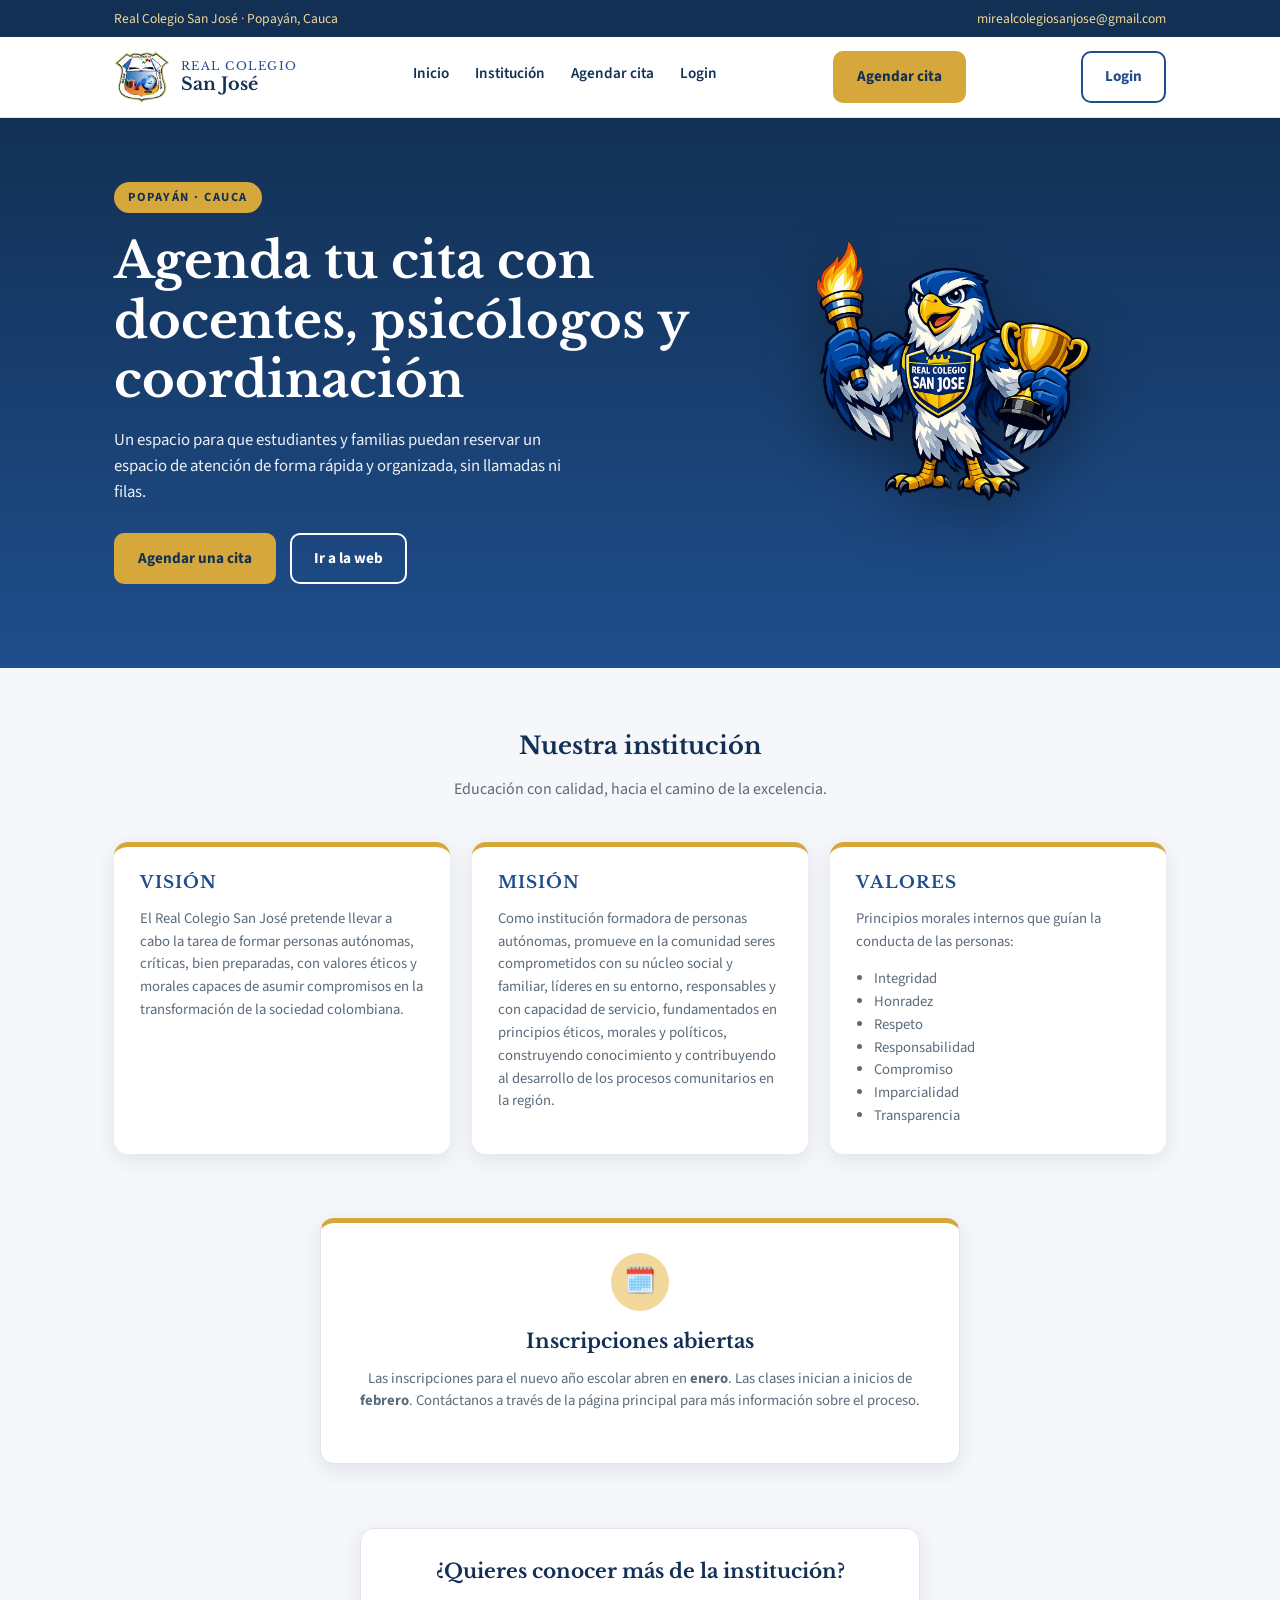
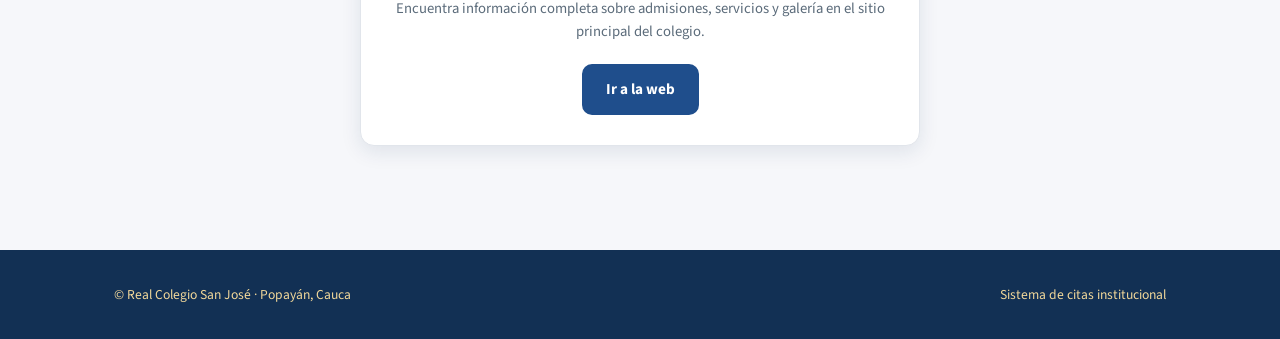
==== index.html @ 03d5c187 "Add files via upload" ====
<!DOCTYPE html>
<html lang="es">
<head>
<meta charset="UTF-8">
<meta name="viewport" content="width=device-width, initial-scale=1.0">
<title>Real Colegio San José | Popayán - Cauca</title>
<link rel="preconnect" href="https://fonts.googleapis.com">
<link href="https://fonts.googleapis.com/css2?family=Libre+Baskerville:wght@400;700&family=Source+Sans+3:wght@400;600;700&family=IBM+Plex+Mono:wght@500;600&display=swap" rel="stylesheet">
<link rel="stylesheet" href="css/style.css">
</head>
<body>

<div class="topbar">
  <div class="wrap">
    <span>Real Colegio San José · Popayán, Cauca</span>
    <span>mirealcolegiosanjose@gmail.com</span>
  </div>
</div>

<nav class="main">
  <div class="wrap">
    <div class="brand">
      <img src="assets/logo.png" alt="Escudo Real Colegio San José">
      <div class="brand-text">
        <span class="a">Real Colegio</span>
        <span class="b">San José</span>
      </div>
    </div>
    <div class="navlinks">
      <a href="index.html">Inicio</a>
      <a href="#institucion">Institución</a>
      <a href="citas.html">Agendar cita</a>
      <a href="login.html">Login</a>
    </div>
    <a href="citas.html" class="btn dorado">Agendar cita</a>
    <a href="login.html" class="btn outline nav-login-movil">Login</a>
  </div>
</nav>

<section class="hero">
  <div class="wrap">
    <div>
      <span class="eyebrow">Popayán · Cauca</span>
      <h1 style="color:#fff;">Agenda tu cita con docentes, psicólogos y coordinación</h1>
      <p>Un espacio para que estudiantes y familias puedan reservar un espacio de atención de forma rápida y organizada, sin llamadas ni filas.</p>
      <div class="actions">
        <a href="citas.html" class="btn dorado">Agendar una cita</a>
        <a href="https://realcolegiosanjose.edu.co/" target="_blank" rel="noopener" class="btn outline" style="color:#fff; border-color:#fff;">Ir a la web</a>
      </div>
    </div>
    <div>
      <img src="assets/mascota.png" alt="Mascota del Real Colegio San José" class="mascota">
    </div>
  </div>
</section>

<section class="section" id="institucion">
  <div class="wrap">
    <div class="section-title">
      <h2>Nuestra institución</h2>
      <p>Educación con calidad, hacia el camino de la excelencia.</p>
    </div>
    <div class="mvv">
      <div class="box">
        <h3>Visión</h3>
        <p>El Real Colegio San José pretende llevar a cabo la tarea de formar personas autónomas, críticas, bien preparadas, con valores éticos y morales capaces de asumir compromisos en la transformación de la sociedad colombiana.</p>
      </div>
      <div class="box">
        <h3>Misión</h3>
        <p>Como institución formadora de personas autónomas, promueve en la comunidad seres comprometidos con su núcleo social y familiar, líderes en su entorno, responsables y con capacidad de servicio, fundamentados en principios éticos, morales y políticos, construyendo conocimiento y contribuyendo al desarrollo de los procesos comunitarios en la región.</p>
      </div>
      <div class="box">
        <h3>Valores</h3>
        <p>Principios morales internos que guían la conducta de las personas:</p>
        <ul>
          <li>Integridad</li>
          <li>Honradez</li>
          <li>Respeto</li>
          <li>Responsabilidad</li>
          <li>Compromiso</li>
          <li>Imparcialidad</li>
          <li>Transparencia</li>
        </ul>
      </div>
    </div>
  </div>
</section>

<section class="section" style="padding-top:0;">
  <div class="wrap">
    <div class="card" style="max-width:640px; margin:0 auto; border-top:5px solid var(--dorado);">
      <div class="icon">🗓️</div>
      <h3>Inscripciones abiertas</h3>
      <p>Las inscripciones para el nuevo año escolar abren en <strong>enero</strong>. Las clases inician a inicios de <strong>febrero</strong>. Contáctanos a través de la página principal para más información sobre el proceso.</p>
    </div>
  </div>
</section>

<section class="section" style="padding-top:0;">
  <div class="wrap center">
    <div class="card" style="max-width:560px; margin:0 auto;">
      <h3>¿Quieres conocer más de la institución?</h3>
      <p>Encuentra información completa sobre admisiones, servicios y galería en el sitio principal del colegio.</p>
      <a href="https://realcolegiosanjose.edu.co/" target="_blank" rel="noopener" class="btn">Ir a la web</a>
    </div>
  </div>
</section>

<footer>
  <div class="wrap">
    <span>© Real Colegio San José · Popayán, Cauca</span>
    <span>Sistema de citas institucional</span>
  </div>
</footer>

</body>
</html>
---- css/style.css ----
/* ===========================================================
   REAL COLEGIO SAN JOSÉ — Sistema de citas
   Paleta: azul institucional, dorado, blanco
   Tipografía: Libre Baskerville (display) + Source Sans 3 (cuerpo)
             + IBM Plex Mono (horas / fechas)
   =========================================================== */

:root{
  --azul-marino:#123054;
  --azul:#1F4E8C;
  --azul-claro:#3D74BF;
  --dorado:#D6A83B;
  --dorado-suave:#F2D89A;
  --blanco:#FFFFFF;
  --fondo:#F6F7FA;
  --texto:#22303F;
  --texto-suave:#5B6B7A;
  --linea:#E1E5EB;
  --ocupado:#C0392B;
  --disponible:#1F8A55;

  --radio:10px;
  --sombra: 0 6px 20px rgba(18,48,84,0.10);
}

*{box-sizing:border-box;}
html,body{margin:0; padding:0;}
body{
  background:var(--fondo);
  color:var(--texto);
  font-family:'Source Sans 3', sans-serif;
  line-height:1.55;
}
h1,h2,h3,h4{
  font-family:'Libre Baskerville', serif;
  color:var(--azul-marino);
  line-height:1.2;
  margin:0 0 .5em;
}
a{color:inherit; text-decoration:none;}
.mono{font-family:'IBM Plex Mono', monospace;}
img{max-width:100%; display:block;}
.wrap{max-width:1100px; margin:0 auto; padding:0 24px;}

/* Barra superior de contacto (como el sitio real) */
.topbar{
  background:var(--azul-marino);
  color:var(--dorado-suave);
  font-size:.85rem;
}
.topbar .wrap{
  display:flex; justify-content:space-between; align-items:center;
  padding:8px 24px; flex-wrap:wrap; gap:6px;
}

/* NAV */
nav.main{
  background:var(--blanco);
  border-bottom:1px solid var(--linea);
  position:sticky; top:0; z-index:40;
}
nav.main .wrap{
  display:flex; align-items:center; justify-content:space-between;
  padding:14px 24px;
}
.brand{display:flex; align-items:center; gap:12px;}
.brand img{height:52px; width:auto;}
.brand-text{font-family:'Libre Baskerville', serif; line-height:1.15;}
.brand-text .a{display:block; font-size:.72rem; letter-spacing:1.5px; color:var(--azul); text-transform:uppercase;}
.brand-text .b{display:block; font-size:1.1rem; color:var(--azul-marino); font-weight:700;}

.navlinks{display:flex; gap:26px; align-items:center; font-weight:600; font-size:.95rem;}
.navlinks a{color:var(--azul-marino); padding-bottom:4px; border-bottom:2px solid transparent;}
.navlinks a:hover{border-bottom-color:var(--dorado);}

.btn{
  display:inline-flex; align-items:center; gap:8px; justify-content:center;
  background:var(--azul); color:var(--blanco);
  font-weight:700; font-size:.95rem;
  padding:12px 22px; border-radius:var(--radio);
  border:2px solid var(--azul);
  cursor:pointer; transition: all .15s ease;
}
.btn:hover{background:var(--azul-marino); border-color:var(--azul-marino);}
.btn.dorado{background:var(--dorado); border-color:var(--dorado); color:var(--azul-marino);}
.btn.dorado:hover{background:#C29528; border-color:#C29528;}
.btn.outline{background:transparent; color:var(--azul); border-color:var(--azul);}
.btn.outline:hover{background:var(--azul); color:var(--blanco);}
.btn:disabled{opacity:.45; cursor:not-allowed;}

/* HERO */
.hero{
  background:linear-gradient(180deg, var(--azul-marino) 0%, var(--azul) 100%);
  color:var(--blanco);
  padding:64px 0 84px;
  position:relative;
  overflow:hidden;
}
.hero .wrap{display:grid; grid-template-columns:1.15fr .85fr; gap:40px; align-items:center; position:relative; z-index:2;}
.hero .eyebrow{
  display:inline-block; font-size:.78rem; font-weight:700; letter-spacing:1.5px;
  text-transform:uppercase; color:var(--azul-marino); background:var(--dorado);
  padding:6px 14px; border-radius:999px; margin-bottom:18px;
}
.hero h1{color:var(--blanco); font-size:clamp(2rem,4.4vw,3.1rem); margin-bottom:16px;}
.hero p{max-width:480px; opacity:.92; margin-bottom:28px; font-size:1.05rem;}
.hero .actions{display:flex; gap:14px; flex-wrap:wrap;}
.hero .mascota{max-width:300px; margin:0 auto; filter:drop-shadow(0 18px 30px rgba(0,0,0,0.35));}

/* SECTION generic */
.section{padding:64px 0;}
.section-title{text-align:center; max-width:640px; margin:0 auto 40px;}
.section-title p{color:var(--texto-suave);}

/* CARDS: categorías de citas */
.cards3{display:grid; grid-template-columns:repeat(auto-fit,minmax(230px,1fr)); gap:24px;}
.card{
  background:var(--blanco); border:1px solid var(--linea); border-radius:14px;
  padding:30px 26px; box-shadow:var(--sombra); text-align:center;
  transition: transform .18s ease, box-shadow .18s ease;
}
.card:hover{transform:translateY(-5px); box-shadow:0 14px 28px rgba(18,48,84,0.16);}
.card .icon{
  width:58px; height:58px; border-radius:50%; background:var(--dorado-suave);
  display:flex; align-items:center; justify-content:center; margin:0 auto 18px;
  font-size:1.6rem;
}
.card h3{margin-bottom:8px; font-size:1.25rem;}
.card p{color:var(--texto-suave); font-size:.92rem; margin-bottom:20px;}

/* Grid de personas (docentes / psicólogos) */
.people-grid{display:grid; grid-template-columns:repeat(auto-fit,minmax(190px,1fr)); gap:20px;}
.person-card{
  background:var(--blanco); border:1px solid var(--linea); border-radius:var(--radio);
  padding:22px; text-align:center; cursor:pointer; transition: all .15s ease;
}
.person-card:hover{border-color:var(--azul); box-shadow:var(--sombra); transform:translateY(-3px);}
.person-card .avatar{
  width:56px; height:56px; border-radius:50%; margin:0 auto 12px;
  background:var(--azul-marino); color:var(--dorado-suave);
  display:flex; align-items:center; justify-content:center;
  font-family:'Libre Baskerville', serif; font-weight:700; font-size:1.2rem;
}
.person-card h4{font-size:1rem; margin-bottom:2px;}
.person-card span{font-size:.78rem; color:var(--texto-suave);}

/* MISIÓN/VISIÓN/VALORES */
.mvv{display:grid; grid-template-columns:repeat(3,1fr); gap:22px;}
.mvv .box{
  background:var(--blanco); border-radius:14px; padding:26px; border-top:5px solid var(--dorado);
  box-shadow:var(--sombra);
}
.mvv .box h3{font-size:1.05rem; text-transform:uppercase; letter-spacing:1px; color:var(--azul);}
.mvv .box p, .mvv .box li{font-size:.92rem; color:var(--texto-suave);}
.mvv ul{padding-left:18px; margin:0;}

/* CALENDARIO SEMANAL (por persona) */
.persona-header{
  display:flex; align-items:center; gap:16px; margin-bottom:30px; flex-wrap:wrap;
}
.persona-header .avatar-lg{
  width:64px; height:64px; border-radius:50%; background:var(--azul-marino); color:var(--dorado-suave);
  display:flex; align-items:center; justify-content:center; font-family:'Libre Baskerville',serif; font-size:1.5rem; font-weight:700;
}
.week-nav{display:flex; align-items:center; justify-content:space-between; margin-bottom:18px; gap:12px; flex-wrap:wrap;}
.week-nav .rango{font-weight:700; color:var(--azul-marino);}

.grid-semana{
  display:grid; grid-template-columns: 90px repeat(5, 1fr);
  border:1px solid var(--linea); border-radius:var(--radio); overflow:hidden;
  background:var(--blanco);
}
.grid-semana .cell{
  border-bottom:1px solid var(--linea); border-right:1px solid var(--linea);
  padding:10px 6px; font-size:.85rem; text-align:center;
}
.grid-semana .cell:last-child{border-right:none;}
.grid-semana .head{
  background:var(--azul-marino); color:var(--blanco); font-weight:700; padding:12px 6px;
}
.grid-semana .hora-label{
  background:var(--fondo); font-family:'IBM Plex Mono', monospace; font-size:.78rem; color:var(--texto-suave);
  display:flex; align-items:center; justify-content:center;
}
.slot{
  cursor:pointer; font-family:'IBM Plex Mono', monospace; font-size:.78rem;
  padding:10px 4px; color:var(--disponible); font-weight:600;
}
.slot:hover{background:var(--dorado-suave);}
.slot.ocupado{
  cursor:not-allowed; color:var(--blanco); background:var(--ocupado);
  position:relative;
}
.slot.ocupado .sello{
  display:inline-block; border:2px solid var(--blanco); border-radius:6px;
  padding:1px 6px; font-size:.65rem; letter-spacing:1px; transform:rotate(-6deg);
}
.slot.pasado{color:var(--texto-suave); opacity:.4; cursor:not-allowed;}

/* MODAL de agendamiento */
.modal-bg{
  position:fixed; inset:0; background:rgba(18,48,84,0.55);
  display:none; align-items:center; justify-content:center; z-index:100; padding:20px;
}
.modal-bg.open{display:flex;}
.modal{
  background:var(--blanco); border-radius:14px; padding:30px; max-width:420px; width:100%;
  box-shadow:0 20px 50px rgba(0,0,0,0.3);
}
.modal h3{margin-bottom:4px;}
.modal .detalle{
  background:var(--fondo); border-radius:8px; padding:12px 16px; margin:14px 0 20px;
  font-family:'IBM Plex Mono', monospace; font-size:.9rem; color:var(--azul-marino);
}
.field{margin-bottom:16px;}
.field label{display:block; font-size:.85rem; font-weight:700; margin-bottom:6px; color:var(--azul-marino);}
.field input{
  width:100%; padding:11px 12px; border:1px solid var(--linea); border-radius:8px; font-size:.95rem;
  font-family:inherit;
}
.field input:focus{outline:2px solid var(--azul); outline-offset:1px;}
.modal-actions{display:flex; gap:10px; justify-content:flex-end; margin-top:8px;}

/* Mensajes de estado */
.msg{padding:12px 16px; border-radius:8px; font-size:.9rem; margin-bottom:16px;}
.msg.ok{background:#E4F5EC; color:var(--disponible); border:1px solid #BEE6CE;}
.msg.error{background:#FBEAEA; color:var(--ocupado); border:1px solid #F3C6C2;}

/* PANEL DE CONSULTA (vista anual) */
.selector-persona{
  display:flex; gap:12px; align-items:flex-end; flex-wrap:wrap; margin-bottom:30px;
}
.selector-persona select{
  padding:11px 14px; border:1px solid var(--linea); border-radius:8px; font-size:.95rem; min-width:260px;
  font-family:inherit; background:var(--blanco);
}
.anio-grid{
  display:grid; grid-template-columns:repeat(auto-fit,minmax(220px,1fr)); gap:20px;
}
.mes{
  background:var(--blanco); border:1px solid var(--linea); border-radius:var(--radio); padding:14px;
}
.mes h4{
  text-align:center; font-size:.95rem; text-transform:uppercase; letter-spacing:1px;
  color:var(--azul); margin-bottom:10px;
}
.dias-mes{display:grid; grid-template-columns:repeat(7,1fr); gap:3px; font-size:.72rem;}
.dias-mes .dow{text-align:center; color:var(--texto-suave); font-weight:700; padding-bottom:4px;}
.dias-mes .dia{
  text-align:center; padding:5px 0; border-radius:5px; color:var(--texto-suave);
}
.dias-mes .dia.con-cita{
  background:var(--azul); color:var(--blanco); font-weight:700; cursor:pointer;
}
.dias-mes .dia.con-cita:hover{background:var(--dorado); color:var(--azul-marino);}
.dias-mes .dia.vacio{visibility:hidden;}

.popover-citas{
  margin-top:22px; background:var(--blanco); border:1px solid var(--linea); border-radius:var(--radio);
  padding:22px; display:none;
}
.popover-citas.open{display:block;}
.cita-item{
  display:flex; justify-content:space-between; padding:10px 0; border-bottom:1px dashed var(--linea);
  font-size:.92rem;
}
.cita-item:last-child{border-bottom:none;}

/* FOOTER */
footer{background:var(--azul-marino); color:var(--dorado-suave); padding:34px 0; margin-top:40px;}
footer .wrap{display:flex; justify-content:space-between; align-items:center; flex-wrap:wrap; gap:12px; font-size:.85rem;}

/* AUTENTICACIÓN */
.auth-box{
  max-width:420px; margin:60px auto; background:var(--blanco); border:1px solid var(--linea);
  border-radius:14px; padding:34px; box-shadow:var(--sombra);
}
.auth-box h2{text-align:center;}
.auth-box p.sub{text-align:center; color:var(--texto-suave); margin-bottom:26px; font-size:.92rem;}
.role-pill{
  display:inline-block; font-size:.72rem; font-weight:700; text-transform:uppercase; letter-spacing:.5px;
  padding:3px 10px; border-radius:999px; background:var(--dorado-suave); color:var(--azul-marino);
}
.panel-box{
  background:var(--blanco); border:1px solid var(--linea); border-radius:14px; padding:26px; box-shadow:var(--sombra);
  margin-bottom:26px;
}
.panel-box h3{margin-bottom:16px;}
.tabla-simple{width:100%; border-collapse:collapse; font-size:.9rem;}
.tabla-simple th{text-align:left; padding:10px 8px; border-bottom:2px solid var(--linea); color:var(--azul-marino);}
.tabla-simple td{padding:10px 8px; border-bottom:1px solid var(--linea);}
.tabla-simple .pill{font-size:.72rem; font-weight:700; padding:2px 8px; border-radius:999px; background:var(--fondo);}
.btn-mini{
  font-size:.78rem; padding:6px 12px; border-radius:6px; border:1px solid var(--linea);
  background:var(--blanco); cursor:pointer; color:var(--ocupado); font-weight:600;
}
.btn-mini:hover{background:#FBEAEA;}
.top-user-bar{
  display:flex; justify-content:space-between; align-items:center; margin-bottom:26px; flex-wrap:wrap; gap:10px;
}
.top-user-bar .quien{font-size:.9rem; color:var(--texto-suave);}
.slot.bloqueado{
  cursor:pointer; color:var(--blanco); background:#8A8F98;
}
.slot.bloqueado .sello{
  display:inline-block; border:2px solid var(--blanco); border-radius:6px;
  padding:1px 6px; font-size:.65rem; letter-spacing:1px; transform:rotate(-6deg);
}

.foto-persona{
  width:64px; height:64px; border-radius:50%; object-fit:cover;
  border:3px solid var(--dorado); box-shadow:var(--sombra);
}
.person-card .foto-mini{
  width:56px; height:56px; border-radius:50%; object-fit:cover;
  margin:0 auto 12px; display:block; border:3px solid var(--dorado);
}
.buscador{
  width:100%; padding:12px 16px; border:1px solid var(--linea); border-radius:10px;
  font-size:.95rem; font-family:inherit; margin-bottom:24px;
}
.buscador:focus{ outline:2px solid var(--azul); outline-offset:1px; }

/* Columnas por día (horarios propios de cada persona) */
.dias-columnas{
  display:grid; grid-template-columns:repeat(auto-fit, minmax(150px, 1fr)); gap:14px;
}
.dia-columna{
  background:var(--blanco); border:1px solid var(--linea); border-radius:var(--radio);
  overflow:hidden;
}
.dia-columna .cab{
  background:var(--azul-marino); color:var(--blanco); text-align:center; padding:12px 6px; font-weight:700;
}
.dia-columna .cab .fecha{ display:block; font-weight:400; font-size:.78rem; font-family:'IBM Plex Mono', monospace; opacity:.85; }
.dia-columna .lista-slots{ padding:10px; display:flex; flex-direction:column; gap:8px; min-height:60px; }
.dia-columna .vacio-dia{ padding:16px 8px; text-align:center; color:var(--texto-suave); font-size:.82rem; }
.slot-btn{
  font-family:'IBM Plex Mono', monospace; font-size:.85rem; font-weight:700;
  padding:10px 6px; border-radius:8px; text-align:center; cursor:pointer;
  border:1px solid var(--disponible); color:var(--disponible); background:var(--blanco);
}
.slot-btn:hover{ background:var(--dorado-suave); }
.slot-btn.ocupado{
  cursor:not-allowed; color:var(--blanco); background:var(--ocupado); border-color:var(--ocupado);
}
.slot-btn.bloqueado{ cursor:pointer; color:var(--blanco); background:#8A8F98; border-color:#8A8F98; }
.slot-btn.pasado{ cursor:not-allowed; color:var(--texto-suave); opacity:.4; border-color:var(--linea); }

@media (max-width: 860px){
}

.campo-clave{ position:relative; }
.campo-clave input{ padding-right:44px; }
.btn-ojo{
  position:absolute; right:10px; top:50%; transform:translateY(calc(-50% + 12px));
  background:none; border:none; cursor:pointer; font-size:1.1rem; padding:4px; line-height:1;
  color:var(--texto-suave);
}
.btn-ojo:hover{ color:var(--azul); }

/* Utilidades */
.center{text-align:center;}
.back-link{display:inline-block; margin-bottom:20px; font-weight:600; color:var(--azul);}
.back-link:hover{text-decoration:underline;}

@media (max-width: 860px){
  .hero .wrap{grid-template-columns:1fr;}
  .hero .mascota{max-width:200px;}
  .navlinks{display:none;}
  .mvv{grid-template-columns:1fr;}
  .grid-semana{grid-template-columns:70px repeat(5,1fr); font-size:.78rem;}
}
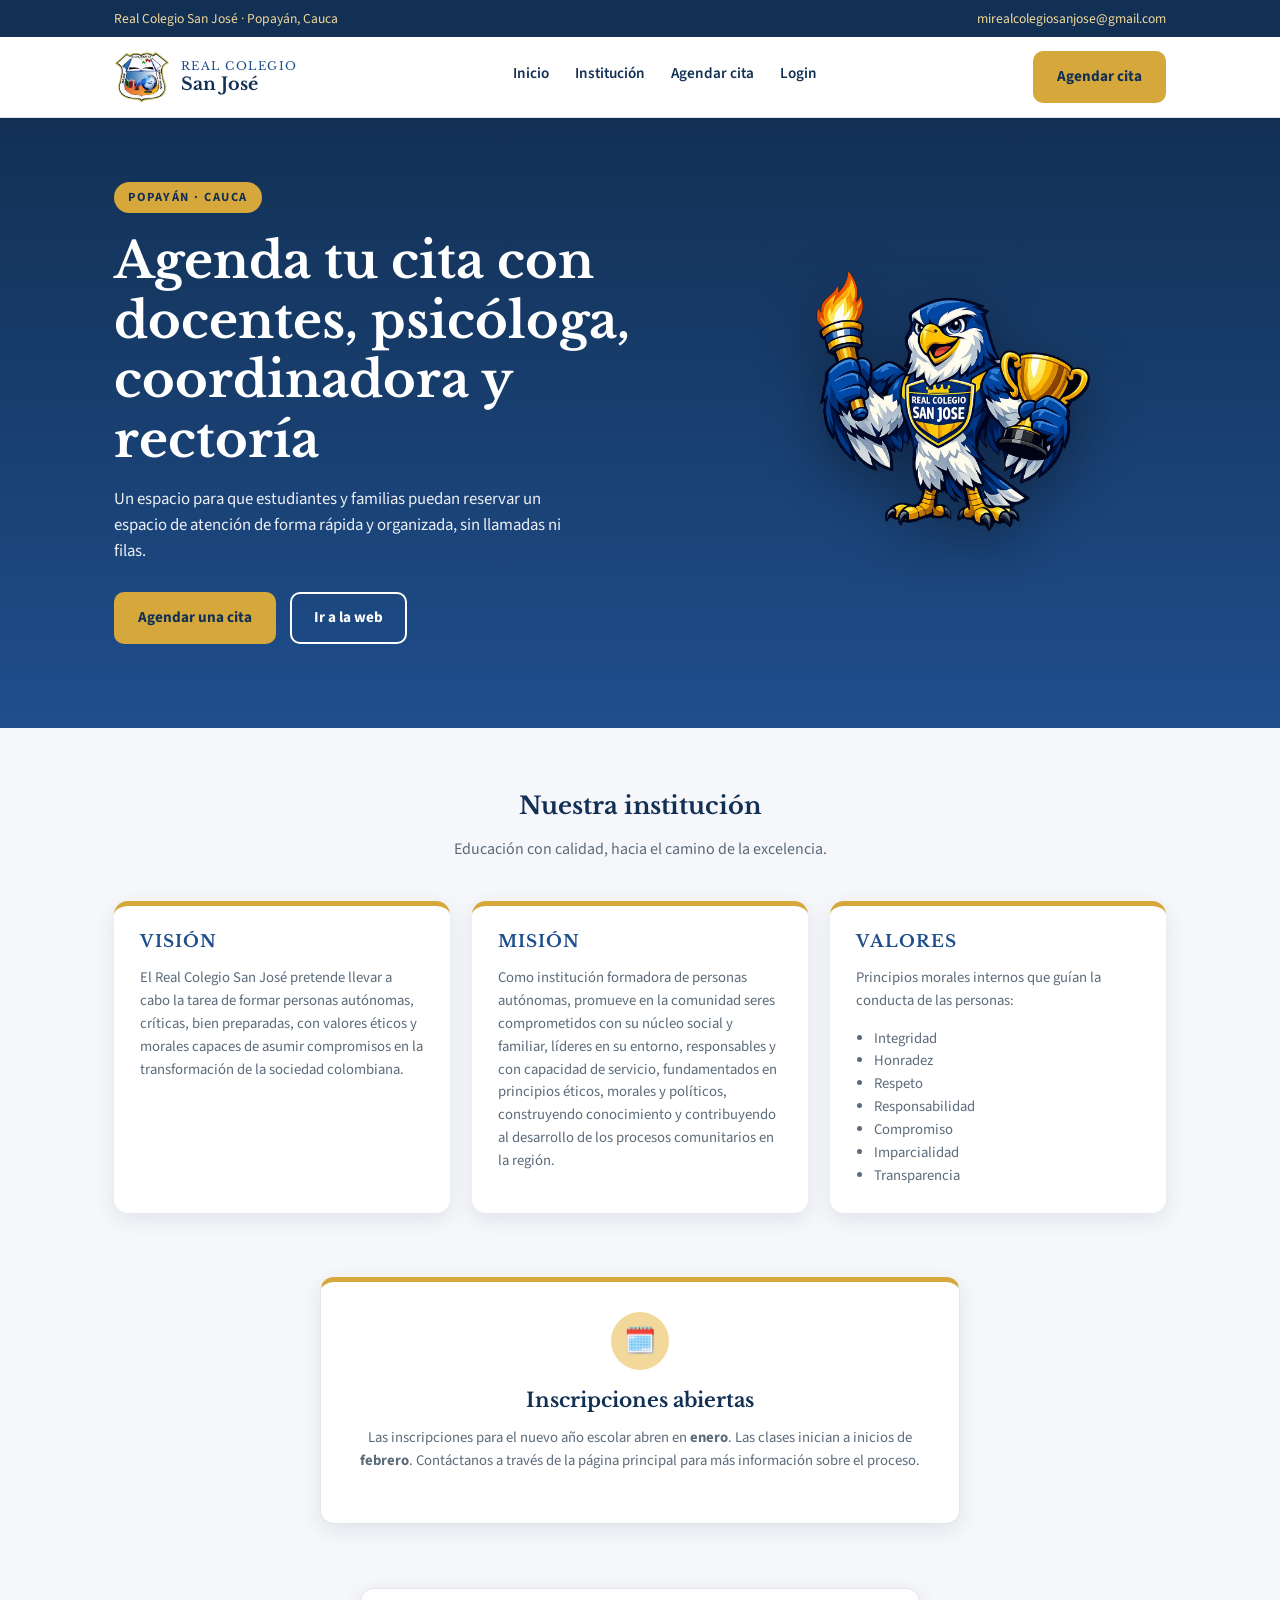
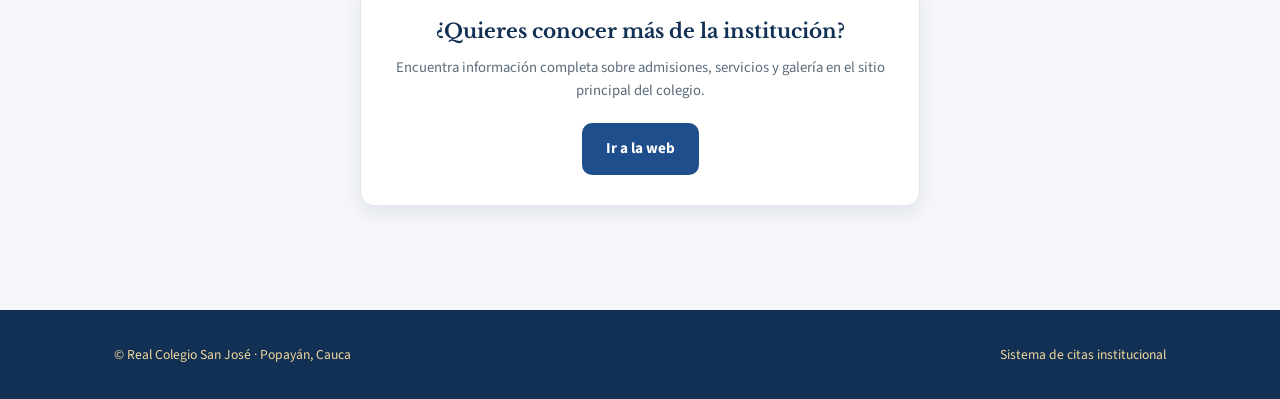
==== commit 1ca6c246: "Add files via upload" ====
--- a/index.html
+++ b/index.html
@@ -41,7 +41,7 @@
   <div class="wrap">
     <div>
       <span class="eyebrow">Popayán · Cauca</span>
-      <h1 style="color:#fff;">Agenda tu cita con docentes, psicólogos y coordinación</h1>
+      <h1 style="color:#fff;">Agenda tu cita con docentes, psicóloga, coordinadora y rectoría</h1>
       <p>Un espacio para que estudiantes y familias puedan reservar un espacio de atención de forma rápida y organizada, sin llamadas ni filas.</p>
       <div class="actions">
         <a href="citas.html" class="btn dorado">Agendar una cita</a>
--- a/css/style.css
+++ b/css/style.css
@@ -371,3 +371,13 @@
   .mvv{grid-template-columns:1fr;}
   .grid-semana{grid-template-columns:70px repeat(5,1fr); font-size:.78rem;}
 }
+
+/* Login visible en el menú móvil (aunque el resto del menú esté oculto) */
+.nav-login-movil{ display:none; }
+@media (max-width: 860px){
+  .nav-login-movil{ display:inline-flex !important; margin-left:8px; }
+}
+
+/* Tablas con scroll horizontal en pantallas angostas */
+.tabla-scroll{ overflow-x:auto; -webkit-overflow-scrolling:touch; }
+.tabla-scroll table{ min-width:420px; }
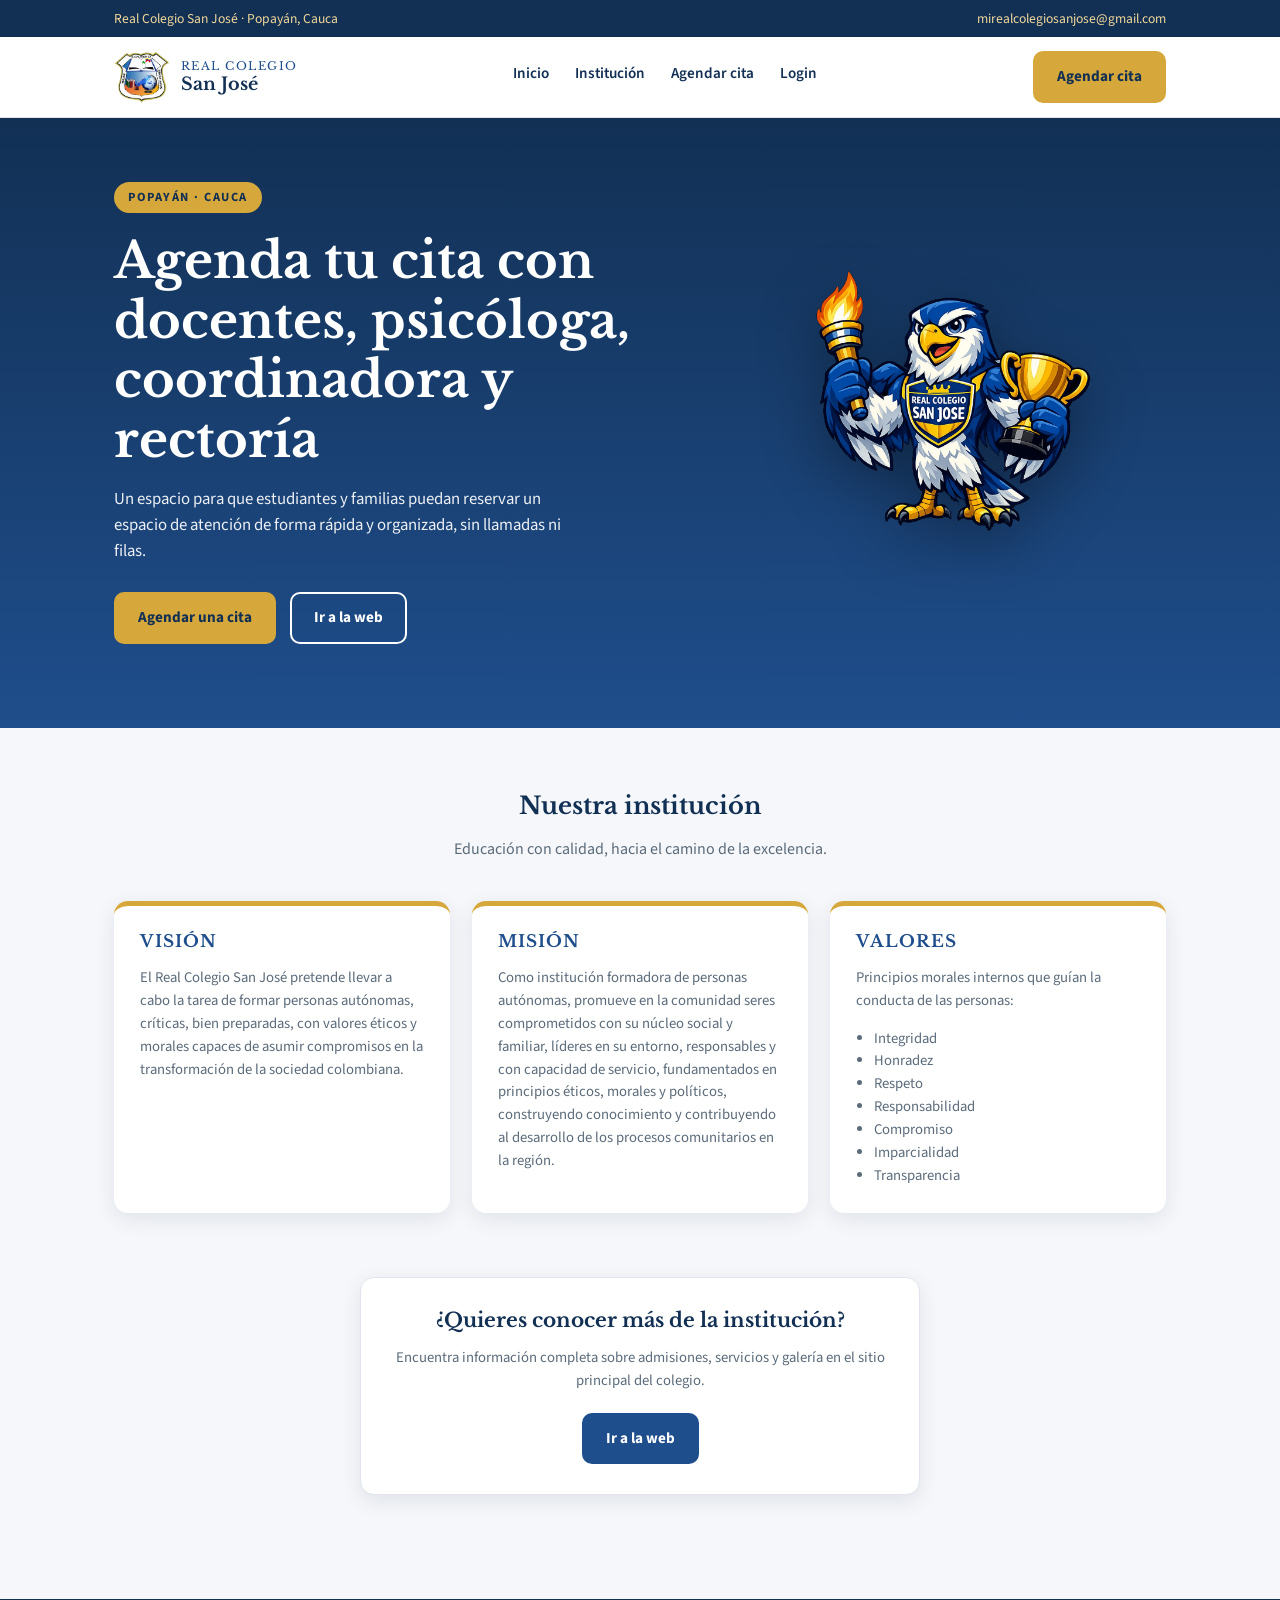
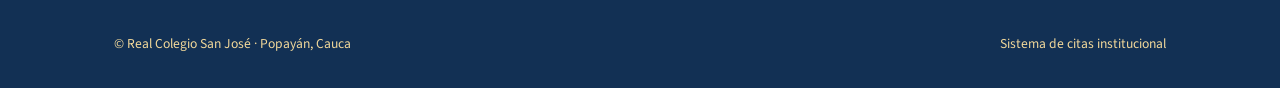
==== commit 1abf4804: "Add files via upload" ====
--- a/index.html
+++ b/index.html
@@ -87,16 +87,6 @@
 </section>
 
 <section class="section" style="padding-top:0;">
-  <div class="wrap">
-    <div class="card" style="max-width:640px; margin:0 auto; border-top:5px solid var(--dorado);">
-      <div class="icon">🗓️</div>
-      <h3>Inscripciones abiertas</h3>
-      <p>Las inscripciones para el nuevo año escolar abren en <strong>enero</strong>. Las clases inician a inicios de <strong>febrero</strong>. Contáctanos a través de la página principal para más información sobre el proceso.</p>
-    </div>
-  </div>
-</section>
-
-<section class="section" style="padding-top:0;">
   <div class="wrap center">
     <div class="card" style="max-width:560px; margin:0 auto;">
       <h3>¿Quieres conocer más de la institución?</h3>
--- a/css/style.css
+++ b/css/style.css
@@ -370,6 +370,13 @@
   .navlinks{display:none;}
   .mvv{grid-template-columns:1fr;}
   .grid-semana{grid-template-columns:70px repeat(5,1fr); font-size:.78rem;}
+
+  nav.main .wrap{ flex-wrap:wrap; row-gap:8px; padding:10px 16px; }
+  .brand{ gap:8px; }
+  .brand img{ height:36px; }
+  .brand-text .a{ font-size:.6rem; letter-spacing:1px; }
+  .brand-text .b{ font-size:.92rem; }
+  nav.main .btn{ padding:8px 14px; font-size:.8rem; }
 }
 
 /* Login visible en el menú móvil (aunque el resto del menú esté oculto) */
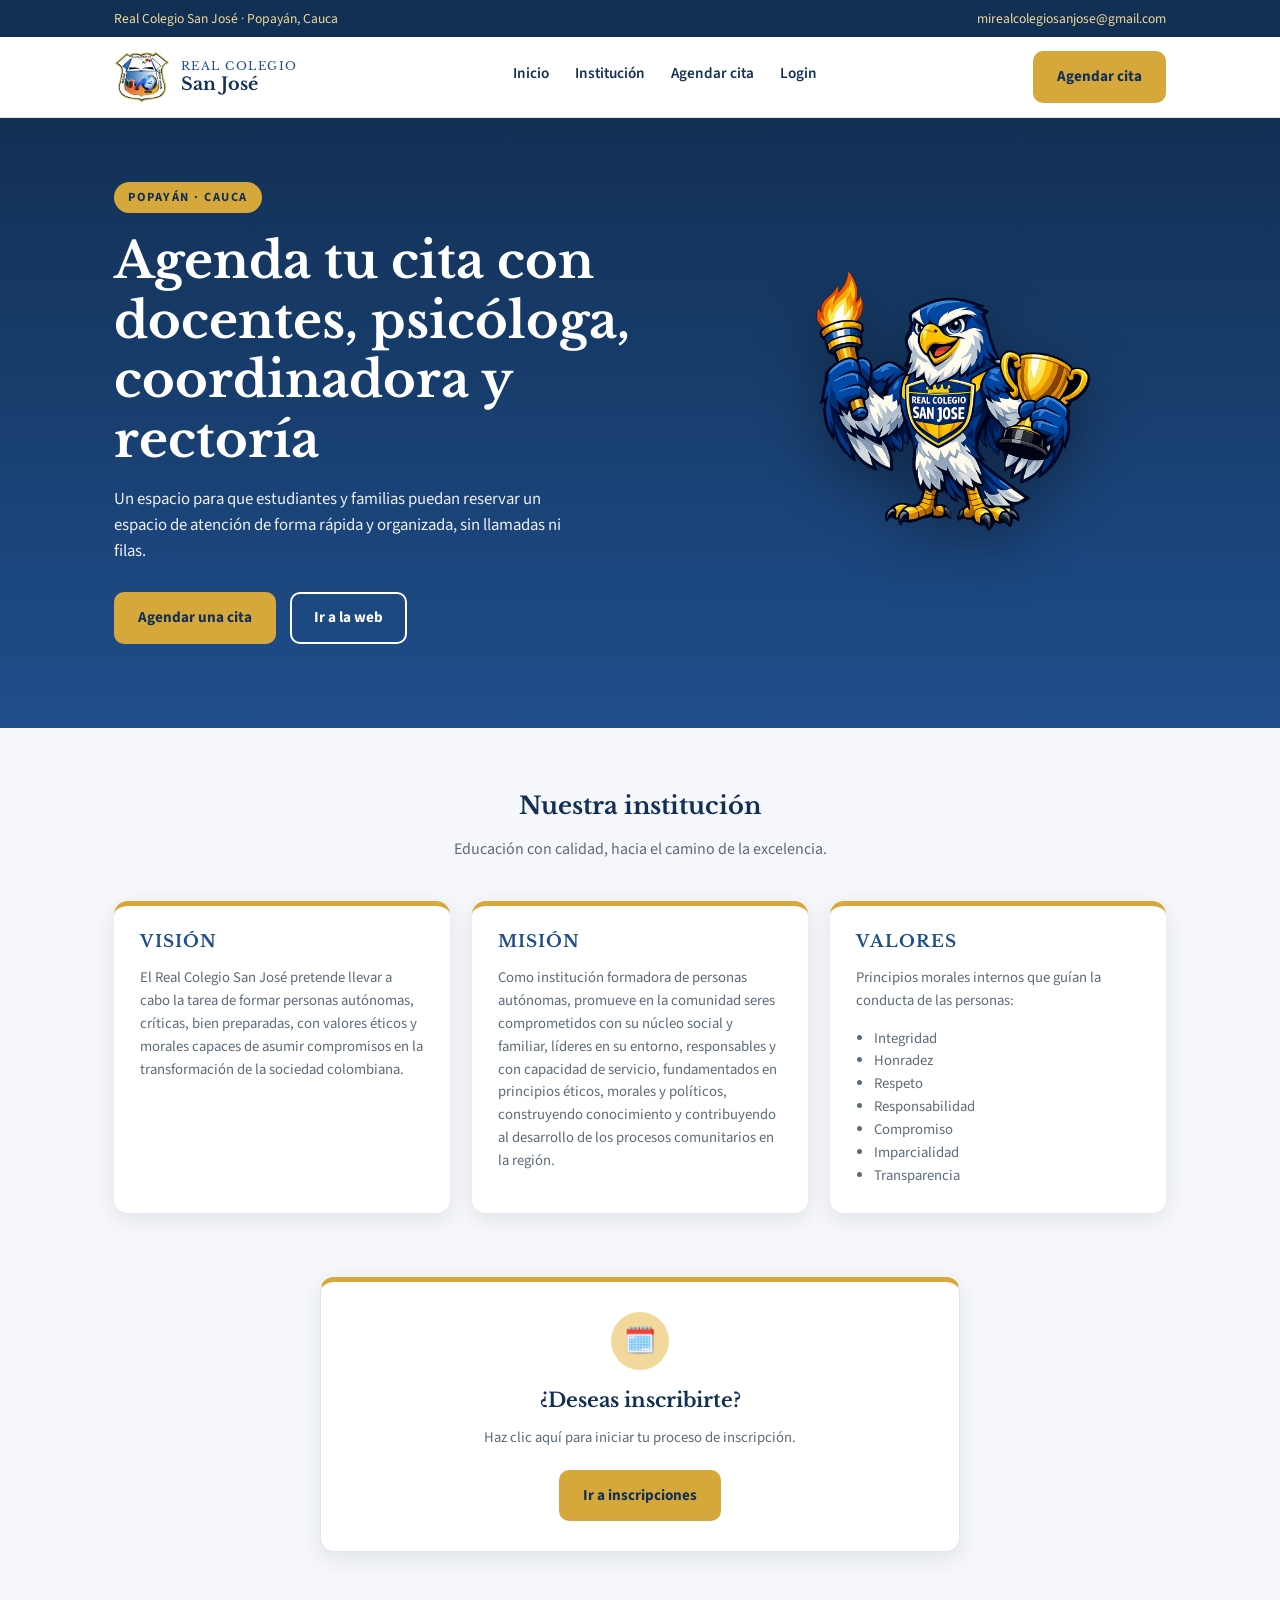
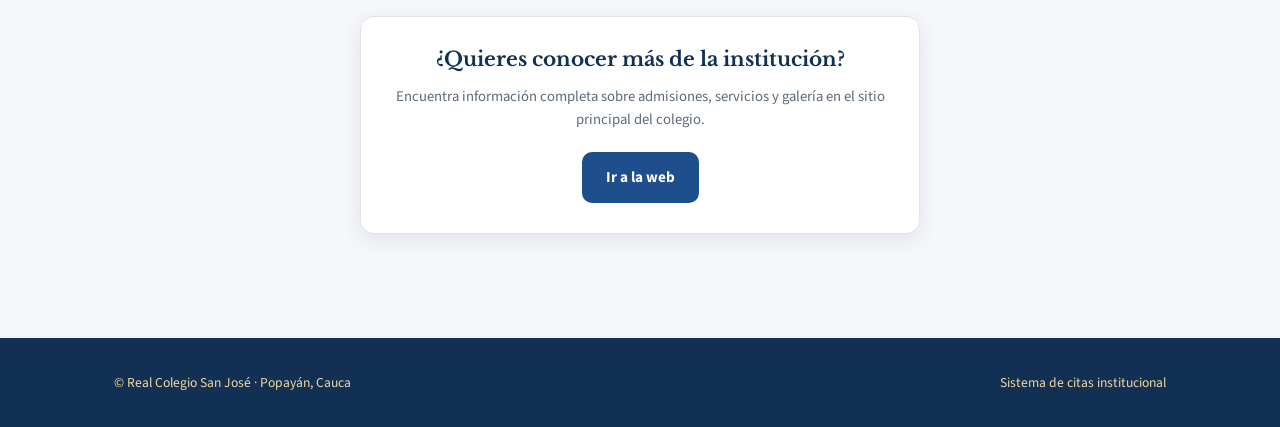
==== commit 6387b45f: "Add files via upload" ====
--- a/index.html
+++ b/index.html
@@ -87,6 +87,17 @@
 </section>
 
 <section class="section" style="padding-top:0;">
+  <div class="wrap">
+    <div class="card" style="max-width:640px; margin:0 auto; border-top:5px solid var(--dorado); text-align:center;">
+      <div class="icon">🗓️</div>
+      <h3>¿Deseas inscribirte?</h3>
+      <p>Haz clic aquí para iniciar tu proceso de inscripción.</p>
+      <a href="https://inscripcionessanjose.github.io/index.html" target="_blank" rel="noopener" class="btn dorado">Ir a inscripciones</a>
+    </div>
+  </div>
+</section>
+
+<section class="section" style="padding-top:0;">
   <div class="wrap center">
     <div class="card" style="max-width:560px; margin:0 auto;">
       <h3>¿Quieres conocer más de la institución?</h3>
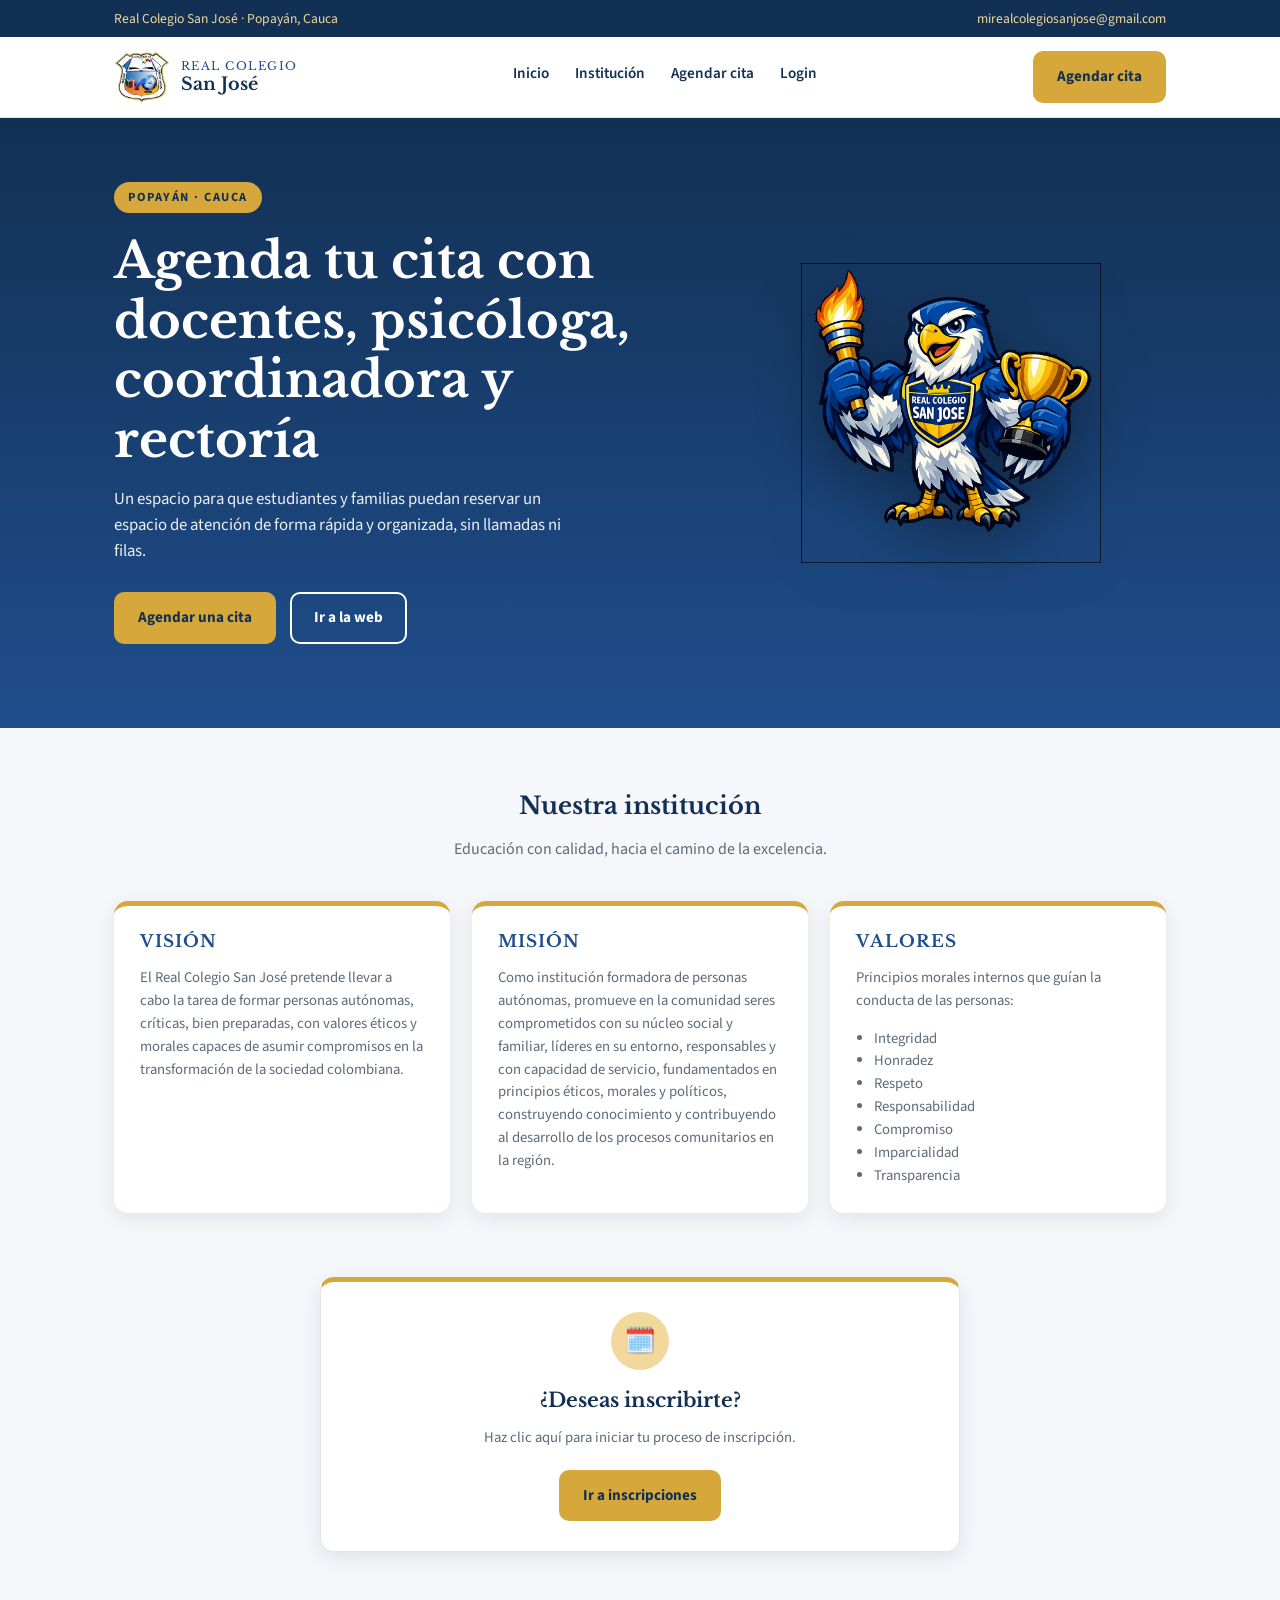
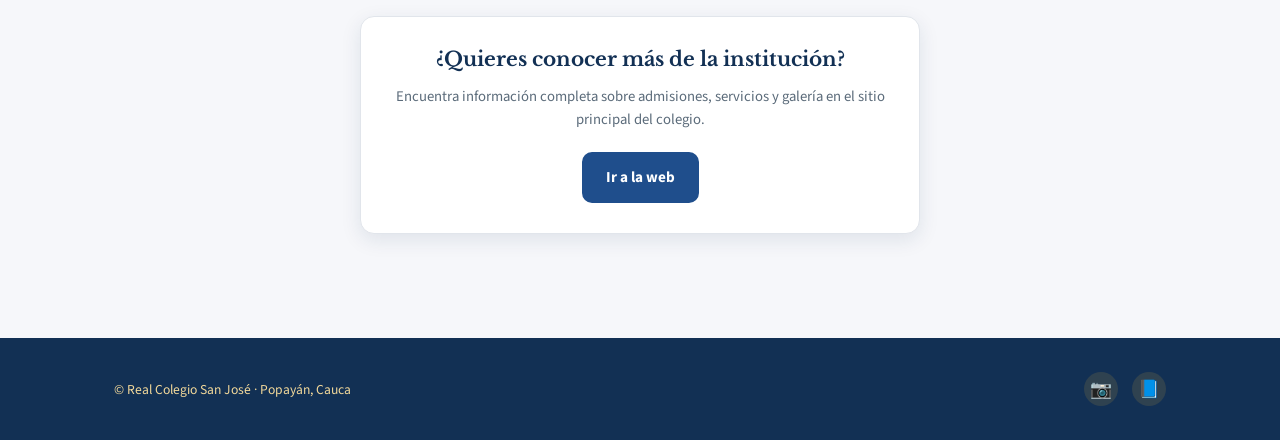
==== commit 0ae5c223: "redes" ====
--- a/index.html
+++ b/index.html
@@ -110,7 +110,10 @@
 <footer>
   <div class="wrap">
     <span>© Real Colegio San José · Popayán, Cauca</span>
-    <span>Sistema de citas institucional</span>
+    <div class="footer-redes">
+      <a href="https://www.instagram.com/realcolegiosanjose?igsh=MXZoenY2NHFmcDVvdA==" target="_blank" rel="noopener" aria-label="Instagram">📷</a>
+      <a href="https://www.facebook.com/share/17woAb1F4h/" target="_blank" rel="noopener" aria-label="Facebook">📘</a>
+    </div>
   </div>
 </footer>
 
--- a/css/style.css
+++ b/css/style.css
@@ -388,3 +388,12 @@
 /* Tablas con scroll horizontal en pantallas angostas */
 .tabla-scroll{ overflow-x:auto; -webkit-overflow-scrolling:touch; }
 .tabla-scroll table{ min-width:420px; }
+
+/* Redes sociales en el footer */
+.footer-redes{ display:flex; gap:14px; align-items:center; }
+.footer-redes a{
+  display:inline-flex; align-items:center; justify-content:center;
+  width:34px; height:34px; border-radius:50%; background:rgba(214,168,59,0.15);
+  color:var(--dorado-suave); font-size:1.1rem; transition: background .15s ease;
+}
+.footer-redes a:hover{ background:rgba(214,168,59,0.3); }
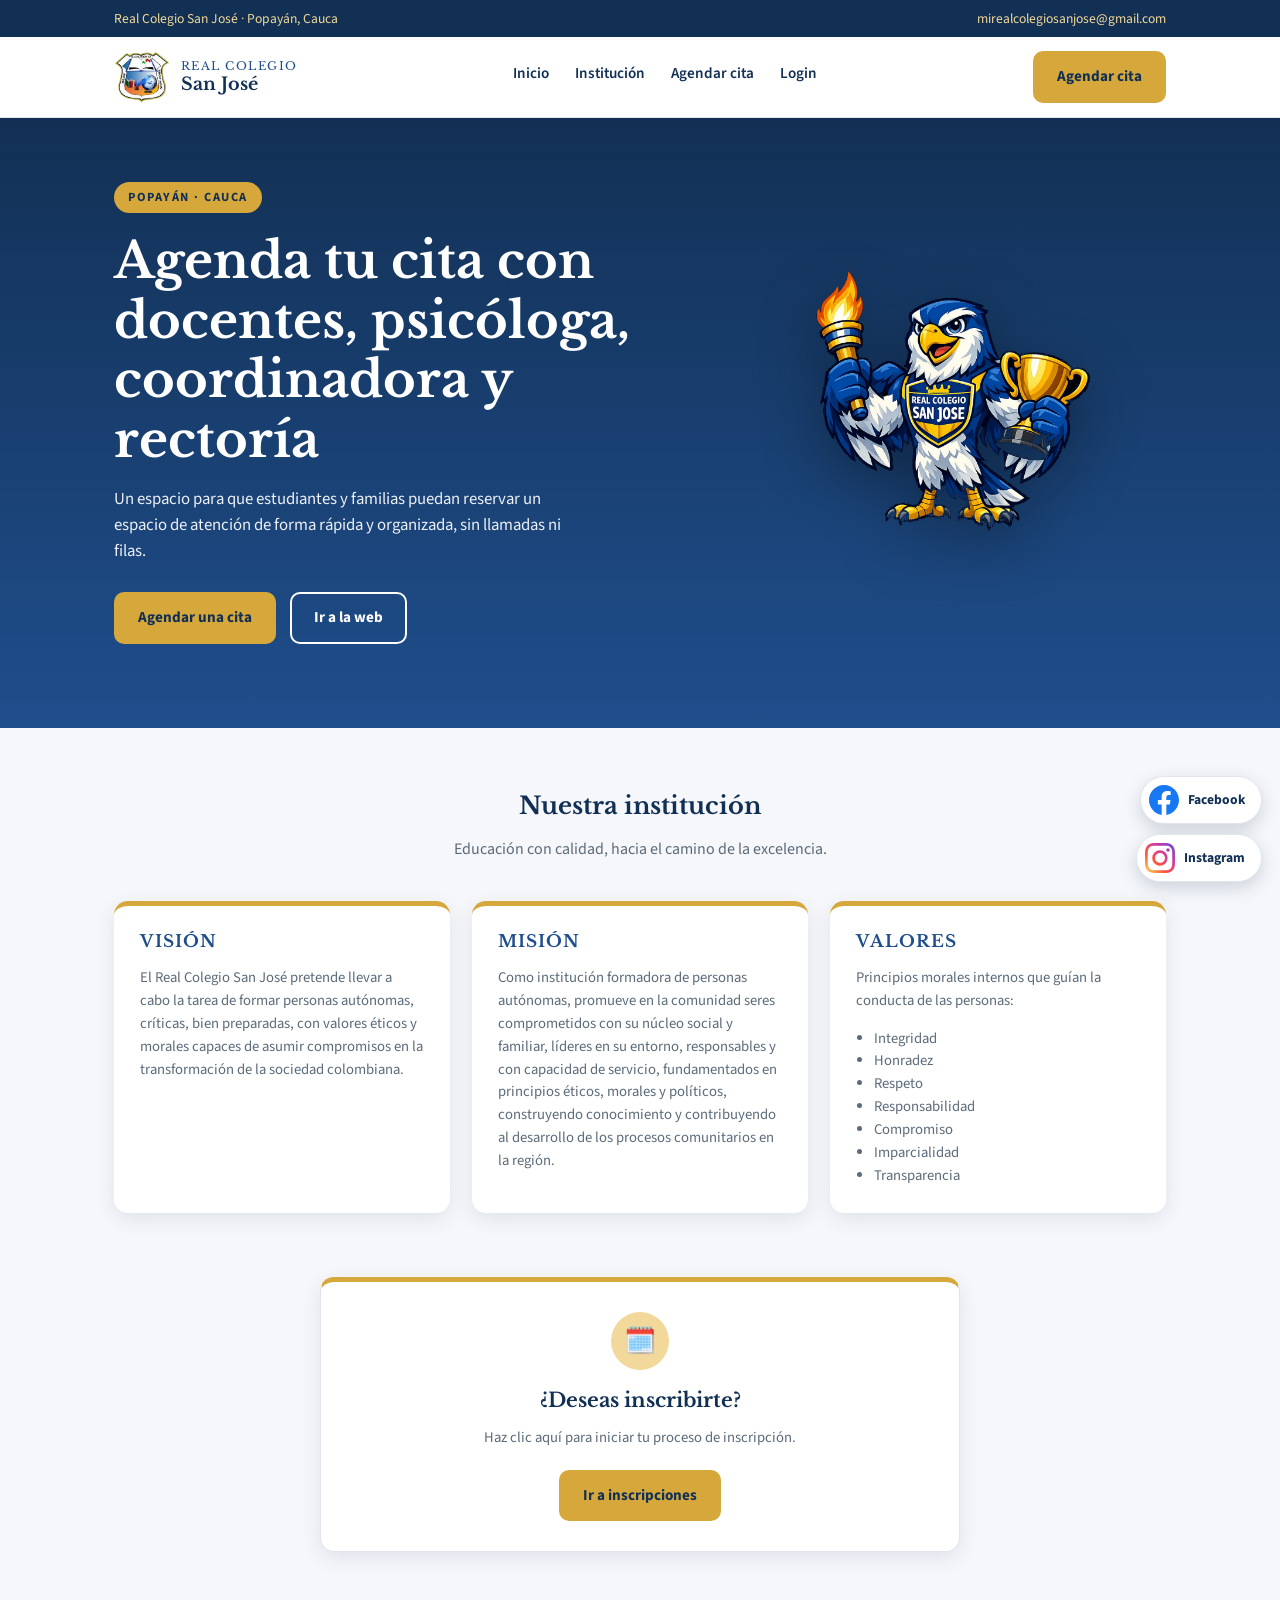
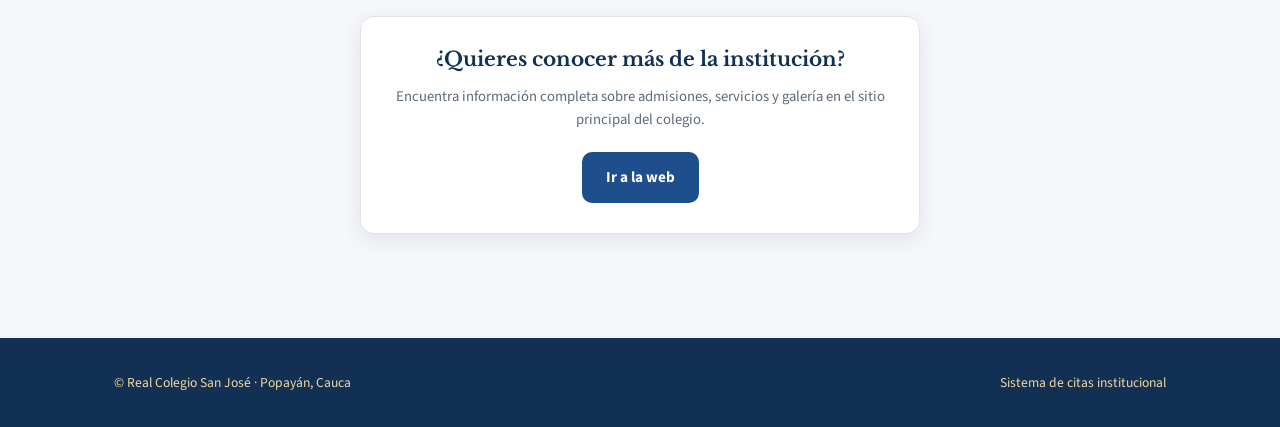
==== commit 1d0fd965: "actualizacion" ====
--- a/index.html
+++ b/index.html
@@ -110,12 +110,30 @@
 <footer>
   <div class="wrap">
     <span>© Real Colegio San José · Popayán, Cauca</span>
-    <div class="footer-redes">
-      <a href="https://www.instagram.com/realcolegiosanjose?igsh=MXZoenY2NHFmcDVvdA==" target="_blank" rel="noopener" aria-label="Instagram">📷</a>
-      <a href="https://www.facebook.com/share/17woAb1F4h/" target="_blank" rel="noopener" aria-label="Facebook">📘</a>
-    </div>
+    <span>Sistema de citas institucional</span>
   </div>
 </footer>
 
+<div class="social-flotante">
+  <a href="https://www.facebook.com/share/17woAb1F4h/" target="_blank" rel="noopener" aria-label="Facebook">
+    <svg viewBox="0 0 16 16" fill="#1877F2" xmlns="http://www.w3.org/2000/svg"><path d="M16 8.049c0-4.446-3.582-8.05-8-8.05C3.58 0 0 3.603 0 8.05c0 4.017 2.926 7.347 6.75 7.951v-5.625h-2.03V8.05H6.75V6.275c0-2.017 1.195-3.131 3.022-3.131.876 0 1.791.157 1.791.157v1.98h-1.009c-.993 0-1.303.621-1.303 1.258v1.51h2.218l-.354 2.326H9.25V16c3.824-.604 6.75-3.934 6.75-7.951"/></svg>
+    <span>Facebook</span>
+  </a>
+  <a href="https://www.instagram.com/realcolegiosanjose?igsh=MXZoenY2NHFmcDVvdA==" target="_blank" rel="noopener" aria-label="Instagram">
+    <svg viewBox="0 0 16 16" xmlns="http://www.w3.org/2000/svg">
+      <defs>
+        <linearGradient id="igGrad" x1="0%" y1="100%" x2="100%" y2="0%">
+          <stop offset="0%" stop-color="#FFDD55"/>
+          <stop offset="35%" stop-color="#FF543E"/>
+          <stop offset="70%" stop-color="#C837AB"/>
+          <stop offset="100%" stop-color="#5851D8"/>
+        </linearGradient>
+      </defs>
+      <path fill="url(#igGrad)" d="M8 0C5.829 0 5.556.01 4.703.048 3.85.088 3.269.222 2.76.42a3.9 3.9 0 0 0-1.417.923A3.9 3.9 0 0 0 .42 2.76C.222 3.268.087 3.85.048 4.7.01 5.555 0 5.827 0 8.001c0 2.172.01 2.444.048 3.297.04.852.174 1.433.372 1.942.205.526.478.972.923 1.417.444.445.89.719 1.416.923.51.198 1.09.333 1.942.372C5.555 15.99 5.827 16 8 16s2.444-.01 3.298-.048c.851-.04 1.434-.174 1.943-.372a3.9 3.9 0 0 0 1.416-.923c.445-.445.718-.891.923-1.417.197-.509.332-1.09.372-1.942C15.99 10.445 16 10.173 16 8s-.01-2.445-.048-3.299c-.04-.851-.175-1.433-.372-1.941a3.9 3.9 0 0 0-.923-1.417A3.9 3.9 0 0 0 13.24.42c-.51-.198-1.092-.333-1.943-.372C10.443.01 10.172 0 7.998 0zm-.717 1.442h.718c2.136 0 2.389.007 3.232.046.78.035 1.203.166 1.485.275.373.145.64.319.92.599.28.28.453.546.598.92.11.281.24.705.275 1.485.039.843.047 1.096.047 3.231s-.008 2.389-.047 3.232c-.035.78-.166 1.203-.275 1.485a2.5 2.5 0 0 1-.598.92c-.28.28-.546.453-.92.598-.28.11-.704.24-1.485.275-.843.039-1.096.047-3.232.047s-2.39-.008-3.233-.047c-.78-.035-1.203-.166-1.485-.275a2.5 2.5 0 0 1-.92-.598 2.5 2.5 0 0 1-.6-.92c-.109-.281-.24-.705-.275-1.485-.038-.843-.046-1.096-.046-3.233 0-2.136.008-2.388.046-3.231.036-.78.166-1.204.276-1.486.145-.373.319-.64.599-.92s.546-.453.92-.598c.282-.11.705-.24 1.485-.276.738-.033 1.024-.043 2.515-.045zm4.988 1.328a.96.96 0 1 0 0 1.92.96.96 0 0 0 0-1.92m-4.27 1.122a4.109 4.109 0 1 0 0 8.217 4.109 4.109 0 0 0 0-8.217m0 1.441a2.667 2.667 0 1 1 0 5.334 2.667 2.667 0 0 1 0-5.334"/>
+    </svg>
+    <span>Instagram</span>
+  </a>
+</div>
+
 </body>
 </html>
--- a/css/style.css
+++ b/css/style.css
@@ -397,3 +397,24 @@
   color:var(--dorado-suave); font-size:1.1rem; transition: background .15s ease;
 }
 .footer-redes a:hover{ background:rgba(214,168,59,0.3); }
+
+/* Botones flotantes de redes sociales */
+.social-flotante{
+  position:fixed; right:18px; bottom:18px; z-index:80;
+  display:flex; flex-direction:column; gap:10px; align-items:flex-end;
+}
+.social-flotante a{
+  display:flex; align-items:center; gap:9px;
+  background:var(--blanco); border:1px solid var(--linea); border-radius:999px;
+  padding:8px 16px 8px 8px; box-shadow:0 6px 18px rgba(18,48,84,0.18);
+  font-weight:700; font-size:.85rem; color:var(--azul-marino);
+  transition: transform .15s ease, box-shadow .15s ease;
+}
+.social-flotante a:hover{ transform:translateY(-3px); box-shadow:0 10px 22px rgba(18,48,84,0.24); }
+.social-flotante svg{ width:30px; height:30px; flex-shrink:0; }
+
+@media (max-width: 600px){
+  .social-flotante{ right:12px; bottom:12px; }
+  .social-flotante a span{ display:none; }
+  .social-flotante a{ padding:9px; }
+}
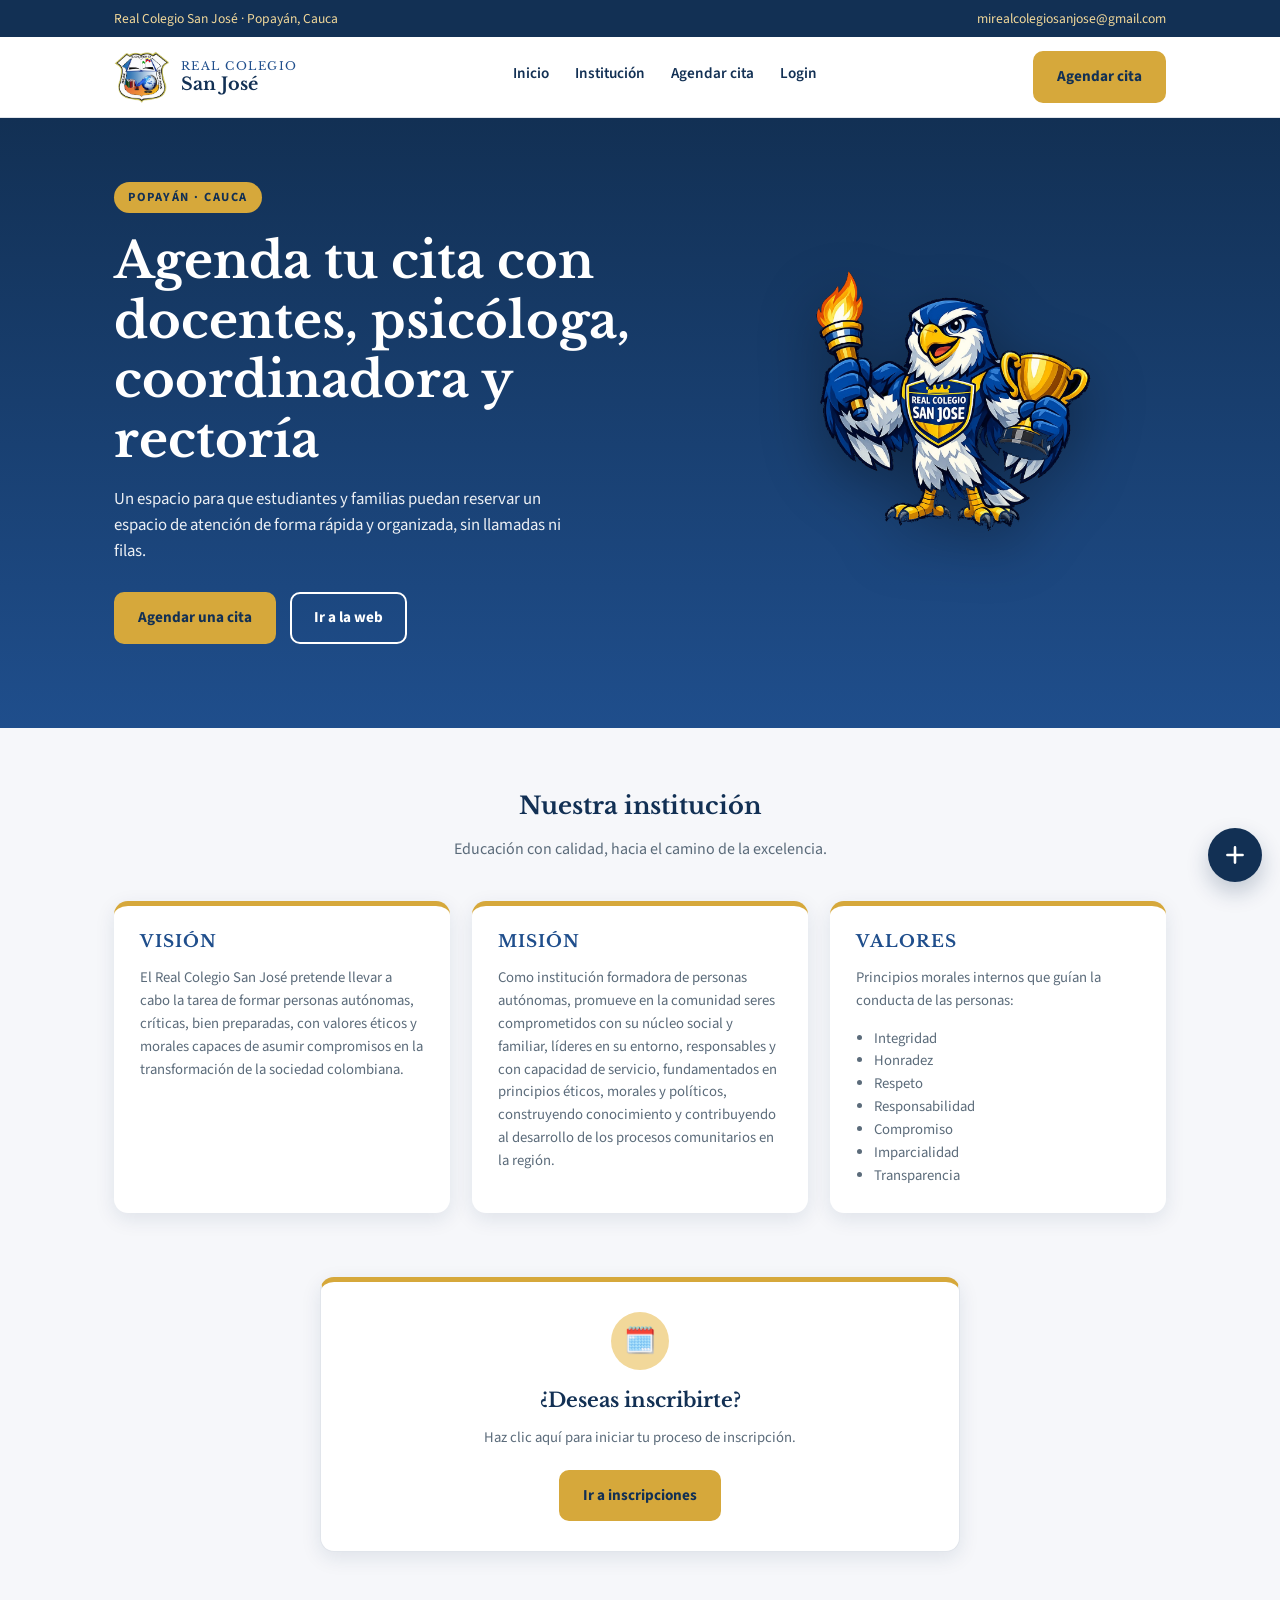
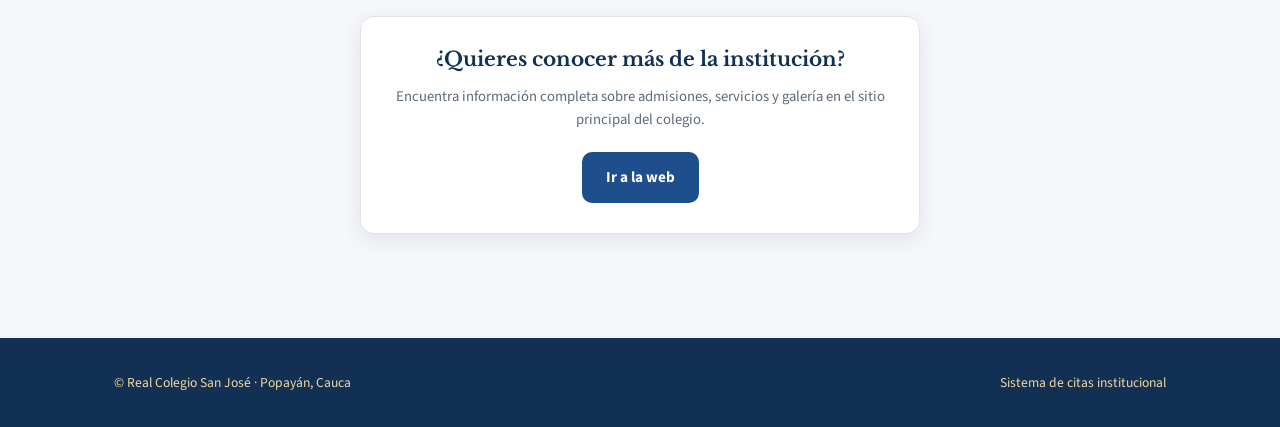
==== commit 35e69d86: "boton" ====
--- a/index.html
+++ b/index.html
@@ -114,26 +114,30 @@
   </div>
 </footer>
 
-<div class="social-flotante">
-  <a href="https://www.facebook.com/share/17woAb1F4h/" target="_blank" rel="noopener" aria-label="Facebook">
-    <svg viewBox="0 0 16 16" fill="#1877F2" xmlns="http://www.w3.org/2000/svg"><path d="M16 8.049c0-4.446-3.582-8.05-8-8.05C3.58 0 0 3.603 0 8.05c0 4.017 2.926 7.347 6.75 7.951v-5.625h-2.03V8.05H6.75V6.275c0-2.017 1.195-3.131 3.022-3.131.876 0 1.791.157 1.791.157v1.98h-1.009c-.993 0-1.303.621-1.303 1.258v1.51h2.218l-.354 2.326H9.25V16c3.824-.604 6.75-3.934 6.75-7.951"/></svg>
-    <span>Facebook</span>
-  </a>
-  <a href="https://www.instagram.com/realcolegiosanjose?igsh=MXZoenY2NHFmcDVvdA==" target="_blank" rel="noopener" aria-label="Instagram">
-    <svg viewBox="0 0 16 16" xmlns="http://www.w3.org/2000/svg">
-      <defs>
-        <linearGradient id="igGrad" x1="0%" y1="100%" x2="100%" y2="0%">
-          <stop offset="0%" stop-color="#FFDD55"/>
-          <stop offset="35%" stop-color="#FF543E"/>
-          <stop offset="70%" stop-color="#C837AB"/>
-          <stop offset="100%" stop-color="#5851D8"/>
-        </linearGradient>
-      </defs>
-      <path fill="url(#igGrad)" d="M8 0C5.829 0 5.556.01 4.703.048 3.85.088 3.269.222 2.76.42a3.9 3.9 0 0 0-1.417.923A3.9 3.9 0 0 0 .42 2.76C.222 3.268.087 3.85.048 4.7.01 5.555 0 5.827 0 8.001c0 2.172.01 2.444.048 3.297.04.852.174 1.433.372 1.942.205.526.478.972.923 1.417.444.445.89.719 1.416.923.51.198 1.09.333 1.942.372C5.555 15.99 5.827 16 8 16s2.444-.01 3.298-.048c.851-.04 1.434-.174 1.943-.372a3.9 3.9 0 0 0 1.416-.923c.445-.445.718-.891.923-1.417.197-.509.332-1.09.372-1.942C15.99 10.445 16 10.173 16 8s-.01-2.445-.048-3.299c-.04-.851-.175-1.433-.372-1.941a3.9 3.9 0 0 0-.923-1.417A3.9 3.9 0 0 0 13.24.42c-.51-.198-1.092-.333-1.943-.372C10.443.01 10.172 0 7.998 0zm-.717 1.442h.718c2.136 0 2.389.007 3.232.046.78.035 1.203.166 1.485.275.373.145.64.319.92.599.28.28.453.546.598.92.11.281.24.705.275 1.485.039.843.047 1.096.047 3.231s-.008 2.389-.047 3.232c-.035.78-.166 1.203-.275 1.485a2.5 2.5 0 0 1-.598.92c-.28.28-.546.453-.92.598-.28.11-.704.24-1.485.275-.843.039-1.096.047-3.232.047s-2.39-.008-3.233-.047c-.78-.035-1.203-.166-1.485-.275a2.5 2.5 0 0 1-.92-.598 2.5 2.5 0 0 1-.6-.92c-.109-.281-.24-.705-.275-1.485-.038-.843-.046-1.096-.046-3.233 0-2.136.008-2.388.046-3.231.036-.78.166-1.204.276-1.486.145-.373.319-.64.599-.92s.546-.453.92-.598c.282-.11.705-.24 1.485-.276.738-.033 1.024-.043 2.515-.045zm4.988 1.328a.96.96 0 1 0 0 1.92.96.96 0 0 0 0-1.92m-4.27 1.122a4.109 4.109 0 1 0 0 8.217 4.109 4.109 0 0 0 0-8.217m0 1.441a2.667 2.667 0 1 1 0 5.334 2.667 2.667 0 0 1 0-5.334"/>
-    </svg>
-    <span>Instagram</span>
-  </a>
+<div class="fab-contenedor" id="fab-redes">
+  <div class="fab-lista">
+    <a class="fab-item" href="https://www.instagram.com/realcolegiosanjose?igsh=MXZoenY2NHFmcDVvdA==" target="_blank" rel="noopener" aria-label="Instagram">
+      <svg width="26" height="26" viewBox="0 0 16 16" xmlns="http://www.w3.org/2000/svg">
+        <defs>
+          <linearGradient id="igGrad" x1="0%" y1="100%" x2="100%" y2="0%">
+            <stop offset="0%" stop-color="#FFDD55"/>
+            <stop offset="35%" stop-color="#FF543E"/>
+            <stop offset="70%" stop-color="#C837AB"/>
+            <stop offset="100%" stop-color="#5851D8"/>
+          </linearGradient>
+        </defs>
+        <path fill="url(#igGrad)" d="M8 0C5.829 0 5.556.01 4.703.048 3.85.088 3.269.222 2.76.42a3.9 3.9 0 0 0-1.417.923A3.9 3.9 0 0 0 .42 2.76C.222 3.268.087 3.85.048 4.7.01 5.555 0 5.827 0 8.001c0 2.172.01 2.444.048 3.297.04.852.174 1.433.372 1.942.205.526.478.972.923 1.417.444.445.89.719 1.416.923.51.198 1.09.333 1.942.372C5.555 15.99 5.827 16 8 16s2.444-.01 3.298-.048c.851-.04 1.434-.174 1.943-.372a3.9 3.9 0 0 0 1.416-.923c.445-.445.718-.891.923-1.417.197-.509.332-1.09.372-1.942C15.99 10.445 16 10.173 16 8s-.01-2.445-.048-3.299c-.04-.851-.175-1.433-.372-1.941a3.9 3.9 0 0 0-.923-1.417A3.9 3.9 0 0 0 13.24.42c-.51-.198-1.092-.333-1.943-.372C10.443.01 10.172 0 7.998 0zm-.717 1.442h.718c2.136 0 2.389.007 3.232.046.78.035 1.203.166 1.485.275.373.145.64.319.92.599.28.28.453.546.598.92.11.281.24.705.275 1.485.039.843.047 1.096.047 3.231s-.008 2.389-.047 3.232c-.035.78-.166 1.203-.275 1.485a2.5 2.5 0 0 1-.598.92c-.28.28-.546.453-.92.598-.28.11-.704.24-1.485.275-.843.039-1.096.047-3.232.047s-2.39-.008-3.233-.047c-.78-.035-1.203-.166-1.485-.275a2.5 2.5 0 0 1-.92-.598 2.5 2.5 0 0 1-.6-.92c-.109-.281-.24-.705-.275-1.485-.038-.843-.046-1.096-.046-3.233 0-2.136.008-2.388.046-3.231.036-.78.166-1.204.276-1.486.145-.373.319-.64.599-.92s.546-.453.92-.598c.282-.11.705-.24 1.485-.276.738-.033 1.024-.043 2.515-.045zm4.988 1.328a.96.96 0 1 0 0 1.92.96.96 0 0 0 0-1.92m-4.27 1.122a4.109 4.109 0 1 0 0 8.217 4.109 4.109 0 0 0 0-8.217m0 1.441a2.667 2.667 0 1 1 0 5.334 2.667 2.667 0 0 1 0-5.334"/>
+      </svg>
+    </a>
+    <a class="fab-item" href="https://www.facebook.com/share/17woAb1F4h/" target="_blank" rel="noopener" aria-label="Facebook">
+      <svg width="26" height="26" viewBox="0 0 16 16" fill="#1877F2" xmlns="http://www.w3.org/2000/svg"><path d="M16 8.049c0-4.446-3.582-8.05-8-8.05C3.58 0 0 3.603 0 8.05c0 4.017 2.926 7.347 6.75 7.951v-5.625h-2.03V8.05H6.75V6.275c0-2.017 1.195-3.131 3.022-3.131.876 0 1.791.157 1.791.157v1.98h-1.009c-.993 0-1.303.621-1.303 1.258v1.51h2.218l-.354 2.326H9.25V16c3.824-.604 6.75-3.934 6.75-7.951"/></svg>
+    </a>
+  </div>
+  <button type="button" class="fab-trigger" aria-label="Mostrar redes sociales" aria-expanded="false">
+    <svg width="26" height="26" viewBox="0 0 24 24" fill="none" stroke="currentColor" stroke-width="2.4" stroke-linecap="round"><path d="M12 5v14M5 12h14"/></svg>
+  </button>
 </div>
 
+<script src="js/fab-redes.js"></script>
 </body>
 </html>
--- a/css/style.css
+++ b/css/style.css
@@ -399,22 +399,85 @@
 .footer-redes a:hover{ background:rgba(214,168,59,0.3); }
 
 /* Botones flotantes de redes sociales */
-.social-flotante{
-  position:fixed; right:18px; bottom:18px; z-index:80;
-  display:flex; flex-direction:column; gap:10px; align-items:flex-end;
-}
-.social-flotante a{
-  display:flex; align-items:center; gap:9px;
-  background:var(--blanco); border:1px solid var(--linea); border-radius:999px;
-  padding:8px 16px 8px 8px; box-shadow:0 6px 18px rgba(18,48,84,0.18);
-  font-weight:700; font-size:.85rem; color:var(--azul-marino);
-  transition: transform .15s ease, box-shadow .15s ease;
-}
-.social-flotante a:hover{ transform:translateY(-3px); box-shadow:0 10px 22px rgba(18,48,84,0.24); }
-.social-flotante svg{ width:30px; height:30px; flex-shrink:0; }
-
-@media (max-width: 600px){
-  .social-flotante{ right:12px; bottom:12px; }
-  .social-flotante a span{ display:none; }
-  .social-flotante a{ padding:9px; }
-}
+/* ---------- Botón flotante de redes sociales (expandible) ---------- */
+
+.fab-contenedor {
+  position: fixed;
+  right: 18px;
+  bottom: 18px;
+  z-index: 80;
+  display: flex;
+  flex-direction: column;
+  align-items: center;
+  gap: 10px;
+}
+
+.fab-lista {
+  display: flex;
+  flex-direction: column;
+  align-items: center;
+  gap: 10px;
+  opacity: 0;
+  transform: translateY(10px) scale(0.92);
+  pointer-events: none;
+  transition: opacity 0.2s ease, transform 0.2s ease;
+}
+
+.fab-contenedor.abierto .fab-lista {
+  opacity: 1;
+  transform: translateY(0) scale(1);
+  pointer-events: auto;
+}
+
+@media (hover: hover) {
+  .fab-contenedor:hover .fab-lista {
+    opacity: 1;
+    transform: translateY(0) scale(1);
+    pointer-events: auto;
+  }
+}
+
+.fab-item {
+  width: 44px;
+  height: 44px;
+  border-radius: 50%;
+  background: var(--blanco);
+  border: 1px solid var(--linea);
+  box-shadow: var(--sombra);
+  display: flex;
+  align-items: center;
+  justify-content: center;
+  transition: transform 0.15s ease, box-shadow 0.15s ease;
+}
+.fab-item:hover { transform: scale(1.1); box-shadow: 0 10px 22px rgba(18,48,84,0.24); }
+
+.fab-trigger {
+  width: 54px;
+  height: 54px;
+  border-radius: 50%;
+  background: var(--azul-marino);
+  color: var(--blanco);
+  border: none;
+  cursor: pointer;
+  display: flex;
+  align-items: center;
+  justify-content: center;
+  box-shadow: 0 10px 22px rgba(18,48,84,0.24);
+  transition: background 0.15s ease;
+}
+.fab-trigger:hover { background: var(--azul); }
+
+.fab-trigger svg { transition: transform 0.25s ease; }
+
+.fab-contenedor.abierto .fab-trigger svg { transform: rotate(45deg); }
+
+@media (hover: hover) {
+  .fab-contenedor:hover .fab-trigger svg { transform: rotate(45deg); }
+}
+
+@media (max-width: 600px) {
+  .fab-contenedor { right: 12px; bottom: 12px; gap: 8px; }
+  .fab-item { width: 40px; height: 40px; }
+  .fab-trigger { width: 50px; height: 50px; }
+}
+
